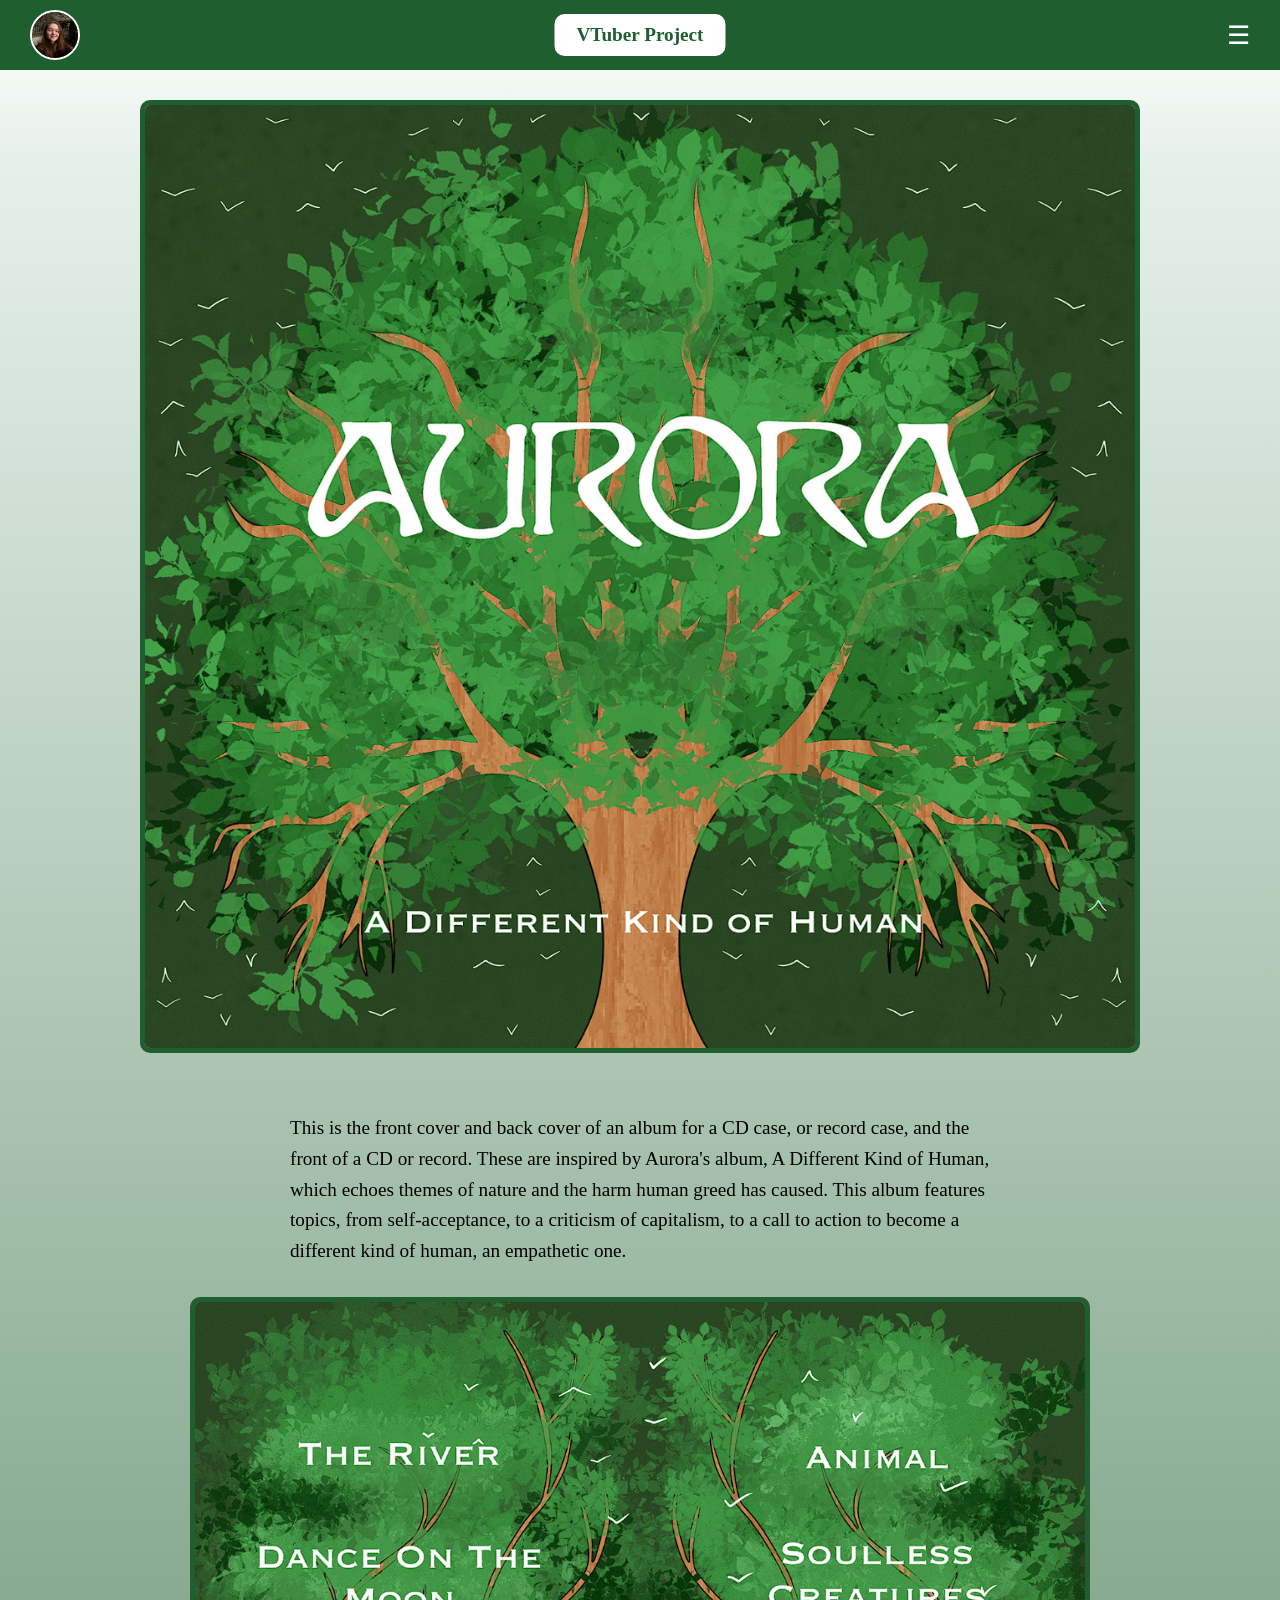
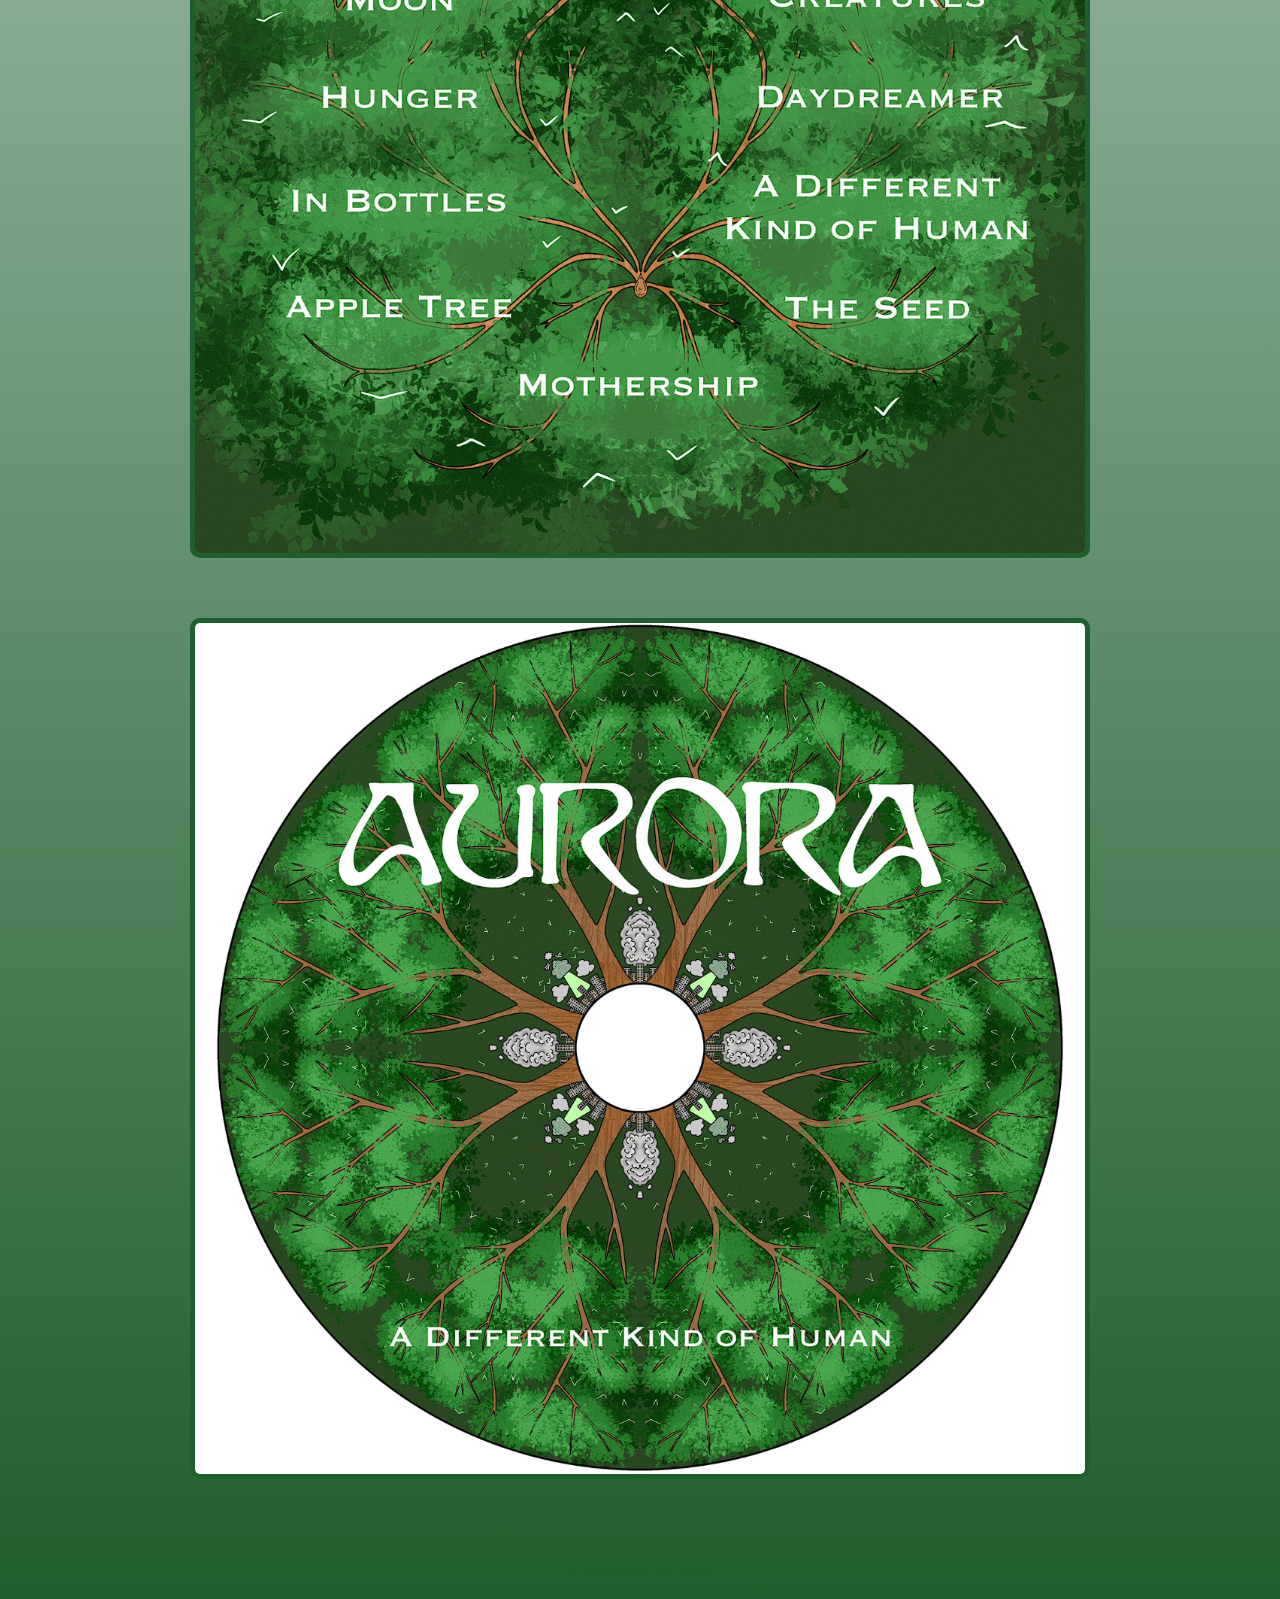
==== aurora.html @ d1c5a704 "Add files via upload" ====
<!DOCTYPE html>
<html lang="en">
<head>
    <meta charset="UTF-8">
    <meta name="viewport" content="width=device-width, initial-scale=1.0">
    <title>VTuber Project</title>

    <link rel="stylesheet" href="styles.css">
    <script src="script.js" defer></script>
</head>

<body class="project-page">

    <!-- HEADER -->
    <header>
        <a href="contact.html">
            <img src="images/profile.jpg" alt="Profile" class="profile-img">
        </a>

        <div class="page-title">VTuber Project</div>

        <div class="hamburger" onclick="toggleMenu()">☰</div>
    </header>

    <!-- SIDE MENU -->
    <nav id="menu" class="side-menu">
        <a href="about.html">About</a>
        <a href="works.html">Works</a>
        <a href="contact.html">Contact</a>
    </nav>

    <!-- MAIN CONTENT -->
    <div class="main-container">

      
        <section class="project-section">
            <img src="images/aurora1.png" alt="Front cover" class="project-image large">
        </section>
        <p class="project-text">This is the front cover and back cover of an album for a CD case, or record case,
                and the front of a CD or record. These are inspired by Aurora's album, A Different Kind of Human,
                which echoes themes of nature and the harm human greed has caused. This album features topics, from 
                self-acceptance, to a criticism of capitalism, to a call to action to become a different kind of human, 
                an empathetic one.
            </p>
    
        <section class="project-section">
            <img src="images/aurora2.png" alt="VTuber Work 2" class="project-image">
            <p class="project-text">
            </p>
        </section>

       
        <section class="project-section">
            <img src="images/aurora3.png" alt="VTuber Work 3" class="project-image">
            <p class="project-text"></p>
        </section>

    
    </div>

    <footer>
        <p>© 2026 Katie Portfolio</p>
    </footer>

</body>
</html>
---- styles.css ----
/* =========================
   GLOBAL RESET + BASE
========================= */
* {
    margin: 0;
    padding: 0;
    box-sizing: border-box;
}

body {
    font-family: 'Times New Roman', Times, serif;
    color: #000000;
    min-height: 100vh;

    background: linear-gradient(
        to bottom,
        #ffffff 0%,
        rgb(230, 240, 234) 60%,
        rgb(31, 94, 46) 100%
    );
}

/* =========================
   MAIN CONTAINER
========================= */
.main-container {
    width: 90%;
    max-width: 1200px;
    margin: 100px auto 50px auto;
}

/* =========================
   HEADER
========================= */
header {
    position: fixed;
    top: 0;
    left: 0;
    width: 100%;
    background-color: rgb(31, 94, 46);
    display: flex;
    align-items: center;
    justify-content: space-between;
    padding: 10px 30px;
    z-index: 1000;
}

/* Make profile image link behave cleanly */
header a {
    display: flex;
    align-items: center;
}

/* Profile Image */
.profile-img {
    width: 50px;
    height: 50px;
    border-radius: 50%;
    border: 2px solid #ffffff;
    object-fit: cover;
    transition: 0.2s;
}

/* Hover effect */
.profile-img:hover {
    opacity: 0.8;
}

/* Center Title Box */
.page-title {
    position: absolute;
    left: 50%;
    transform: translateX(-50%);
    padding: 8px 20px;
    border: 2px solid #ffffff;
    border-radius: 10px;
    background-color: #ffffff;
    color: rgb(31, 94, 46);
    font-size: 1.2rem;
    font-weight: bold;
}

/* Hamburger Menu */
.hamburger {
    font-size: 26px;
    cursor: pointer;
    color: #ffffff;
}

/* =========================
   SIDE MENU
========================= */
.side-menu {
    position: fixed;
    top: 0;
    right: -250px;
    width: 250px;
    height: 100%;
    background-color: rgb(31, 94, 46);
    padding-top: 80px;
    transition: 0.3s ease;
    z-index: 999;
}

.side-menu a {
    display: block;
    padding: 15px 25px;
    color: #ffffff;
    text-decoration: none;
}

.side-menu a:hover {
    background-color: rgb(20, 70, 35);
}

.side-menu.open {
    right: 0;
}

/* =========================
   SECTION STYLING
========================= */
.section {
    margin-bottom: 60px;
}

.section h2 {
    margin-bottom: 20px;
    border-bottom: 2px solid rgb(31, 94, 46);
    padding-bottom: 5px;
    color: rgb(31, 94, 46);
}

/* =========================
   ABOUT PAGE
========================= */
.about-container {
    display: flex;
    gap: 40px;
    align-items: center;
    flex-wrap: wrap;
}

.about-image {
    width: 250px;
    border-radius: 10px;
    border: 2px solid rgb(31, 94, 46);
}

.about-text {
    flex: 1;
    line-height: 1.6;
}

.featured-work {
    margin-top: 40px;
    padding: 20px;
    border: 2px solid rgb(31, 94, 46);
    border-radius: 10px;
    background-color: rgb(230, 240, 234);
}

.featured-work img {
    width: 100%;
    border-radius: 10px;
    margin-bottom: 15px;
}

/* =========================
   CONTACT PAGE
========================= */
.contact-container {
    max-width: 500px;
    margin: auto;
    text-align: center;
}

.contact-intro {
    margin-bottom: 30px;
}

.contact-card {
    display: flex;
    justify-content: space-between;
    padding: 15px 20px;
    margin-bottom: 15px;
    border: 2px solid rgb(31, 94, 46);
    border-radius: 10px;
    background-color: rgb(230, 240, 234);
}

.contact-card a {
    color: rgb(31, 94, 46);
    text-decoration: none;
    font-weight: bold;
}

/* =========================
   WORKS PAGE
========================= */
.works-grid {
    display: grid;
    grid-template-columns: repeat(4, 1fr); 
    gap: 40px;
    justify-content: center;
}

@media (max-width: 1800px) {
    .works-grid {
        display: grid;
        gap: 40px;
        grid-template-columns: repeat(2, 345px); 
    }

}

.work-item {
    display: block;
    text-decoration: none;
    color: black;
    width: 100%;
    max-width: 345px;
    border: 4px solid rgb(31, 94, 46);
    border-radius: 12px;
    padding: 15px;
    background-color: rgb(230, 240, 234);
    transition: 0.3s;
}

.work-item img {
    width: 305px;
    height: 250px;
    object-fit: cover;

}

.work-item h3 {
    margin-bottom: 5px;
    color: rgb(31, 94, 46);
}

.work-item p {
    font-size: 0.9rem;
    line-height: 1.4;
}

/* Hover effect */
.work-item:hover {
    transform: translateY(-8px);
    box-shadow: 0 15px 35px rgba(0, 0, 0, 0.5);
}

/* =========================
   FOOTER
========================= */
footer {
    text-align: center;
    margin-top: 50px;
    padding: 20px;
    border-top: 2px solid rgb(31, 94, 46);
    color: rgb(31, 94, 46);
}
.side-menu {
    position: fixed;
    top: 0;
    right: -250px;
    width: 250px;
    height: 100%;
    background-color: rgb(31, 94, 46);
    padding-top: 80px;
    transition: 0.3s ease;
    z-index: 999;
}

.side-menu.open {
    right: 0;
}
/* =========================
   PROJECT PAGE BACKGROUND
========================= */
.project-page {
    background: linear-gradient(
        to bottom,
        #ffffff 0%,
        rgb(230, 240, 234) 5%,
        rgb(31, 94, 46) 100%
    );
}
/* =========================
   PROJECT PAGE
========================= */
.project-section {
    margin-bottom: 50px;
    text-align: center;
}

.project-image {
    width: 100%;
    max-width: min(75vw, 900px);
    height: auto;

    border-radius: 10px;
    border: 5px solid rgb(31, 94, 46);

    display: block;
    margin-left: auto;
    margin-right: auto;
}
.project-image2 {
    width: 100%;
    max-width: min(75vw, 900px);
    height: auto;
    display: block;
    margin-left: auto;
    margin-right: auto;
}
/* Larger cover image */
.project-image.large {
    max-width: 1000px;
}

.project-text {
    margin-top: 30px;
    margin-bottom: 30px;
    font-size: 1.2rem;
    line-height: 1.6;
    max-width: 700px;
    margin-left: auto;
    margin-right: auto;
}
.project-section {
    margin-bottom: 60px;
}

/* WENDIGO PAGE BACKGROUND */
.wendigo-page {
    background: 
        linear-gradient(to top, black 0%, white 20%, white 80%, black 100%);
    /* keeps text area solid white in center and fades at top & bottom */
    color: black;
    min-height: 100vh;
     padding-top: 300px; /* top gap */
    padding-bottom: 300px;
}
.story-section {
    max-width: 800px;
    margin: 120px auto 50px auto; 
    line-height: 1.6;
    font-size: 1.1rem;
    text-align: left;
}

.story-section p {
    text-indent: 2em; 
    margin-bottom: 1.5em; 
}
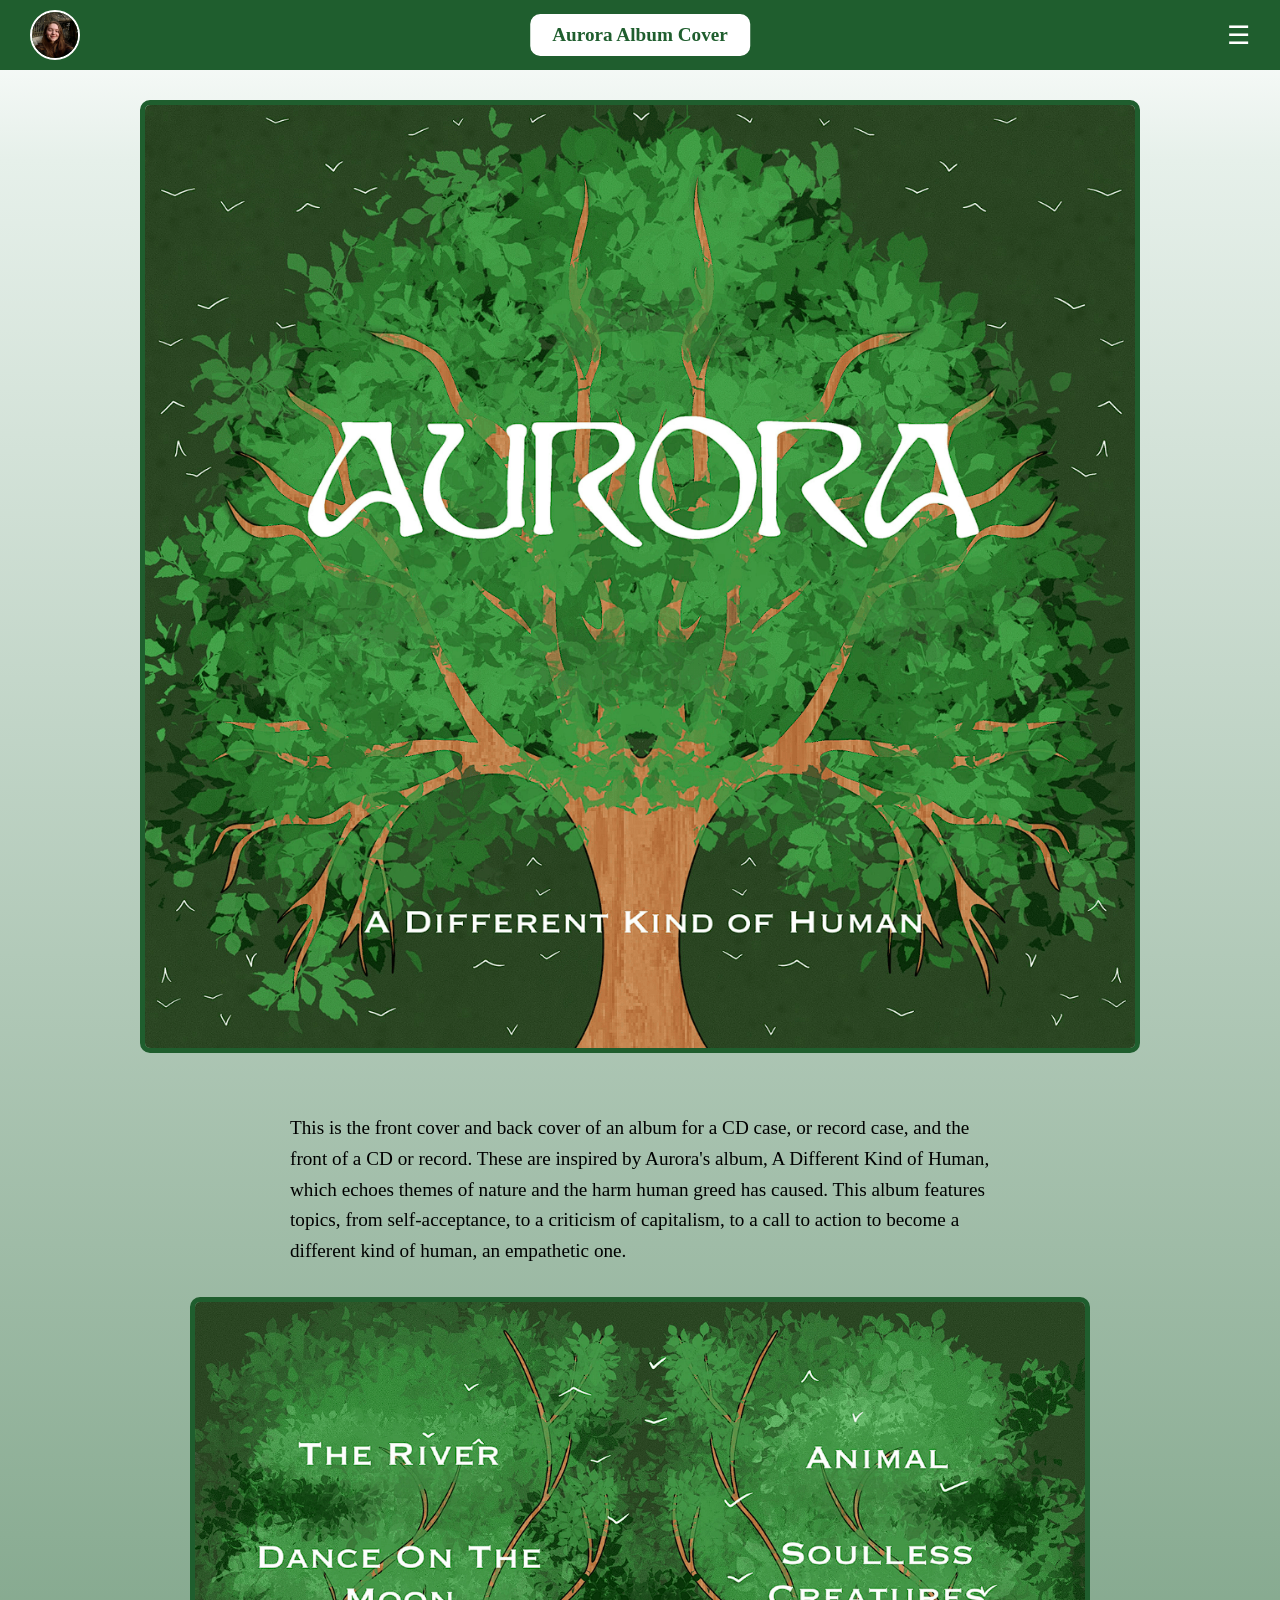
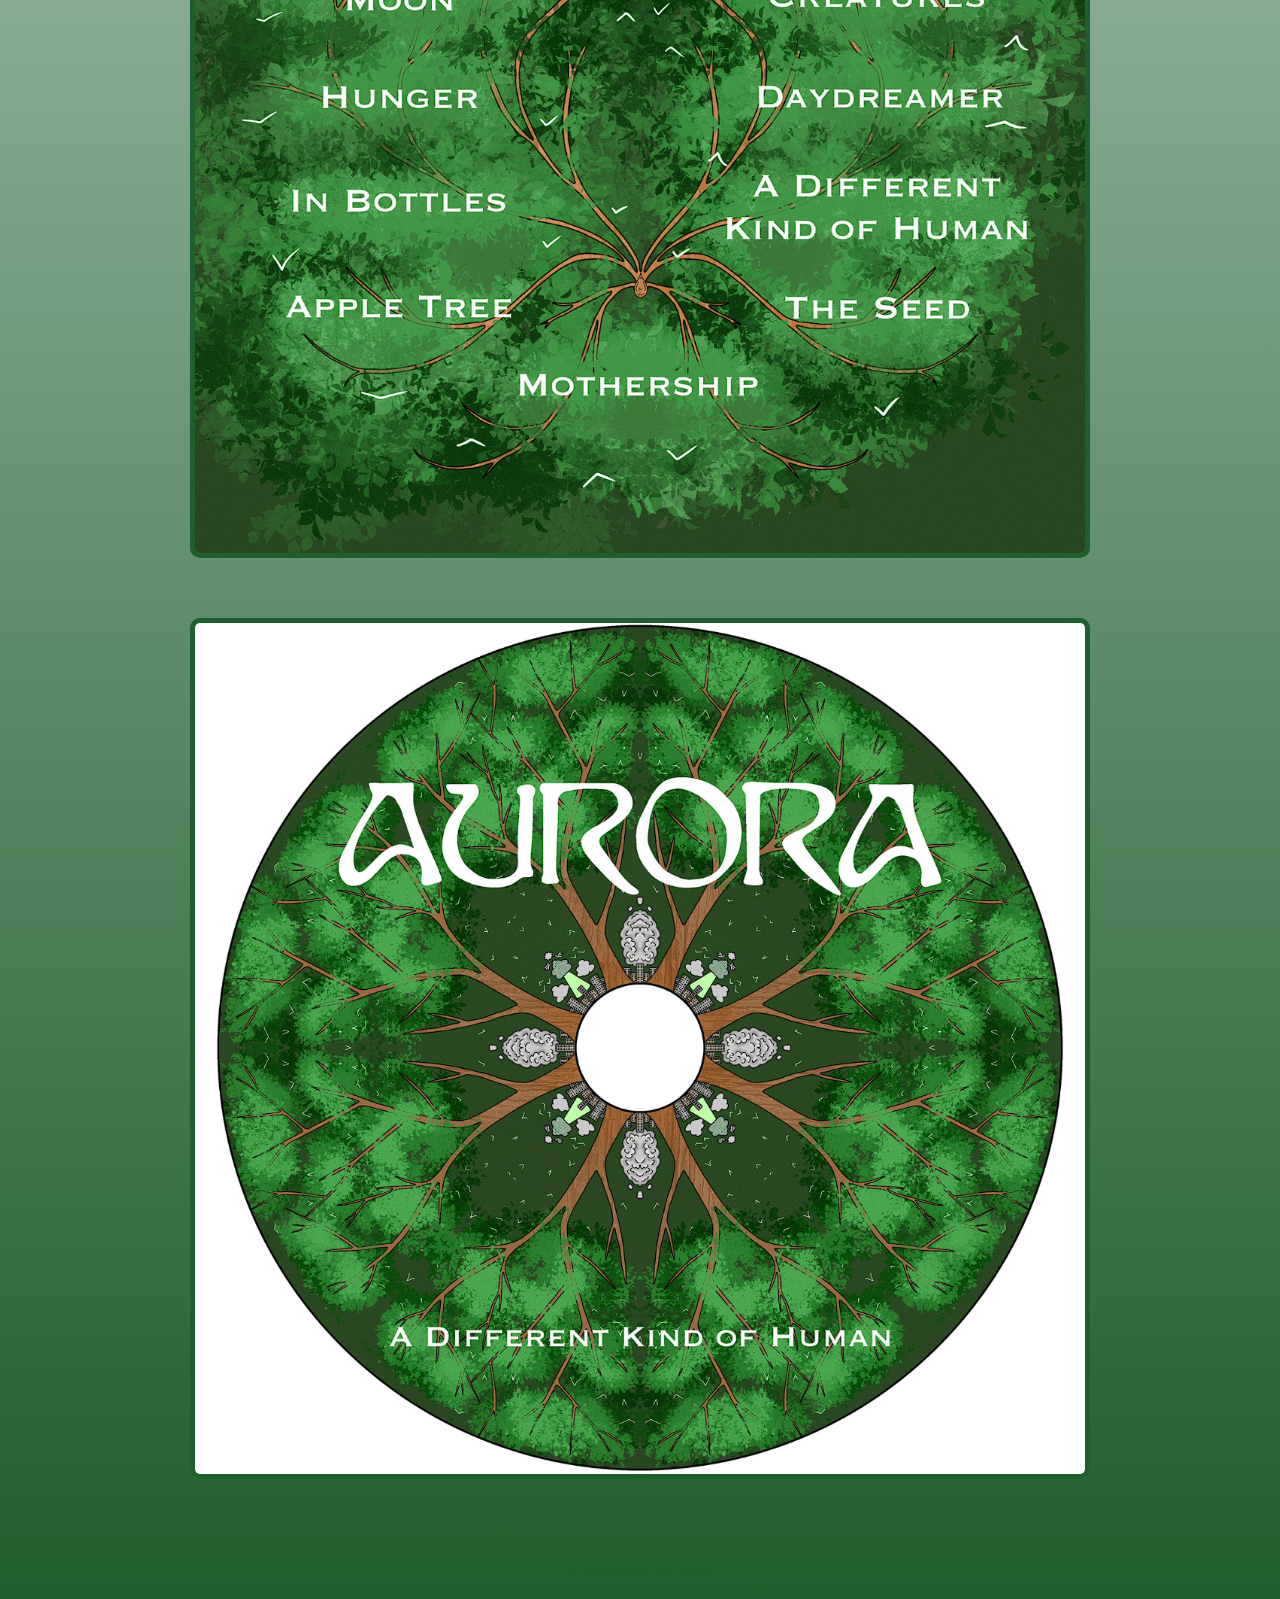
==== commit 8465ac59: "Update aurora.html" ====
--- a/aurora.html
+++ b/aurora.html
@@ -3,7 +3,7 @@
 <head>
     <meta charset="UTF-8">
     <meta name="viewport" content="width=device-width, initial-scale=1.0">
-    <title>VTuber Project</title>
+    <title>Aurora Album Cover</title>
 
     <link rel="stylesheet" href="styles.css">
     <script src="script.js" defer></script>
@@ -17,7 +17,7 @@
             <img src="images/profile.jpg" alt="Profile" class="profile-img">
         </a>
 
-        <div class="page-title">VTuber Project</div>
+        <div class="page-title">Aurora Album Cover</div>
 
         <div class="hamburger" onclick="toggleMenu()">☰</div>
     </header>
@@ -25,7 +25,7 @@
     <!-- SIDE MENU -->
     <nav id="menu" class="side-menu">
         <a href="about.html">About</a>
-        <a href="works.html">Works</a>
+        <a href="works.html">Portfolio</a>
         <a href="contact.html">Contact</a>
     </nav>
 
